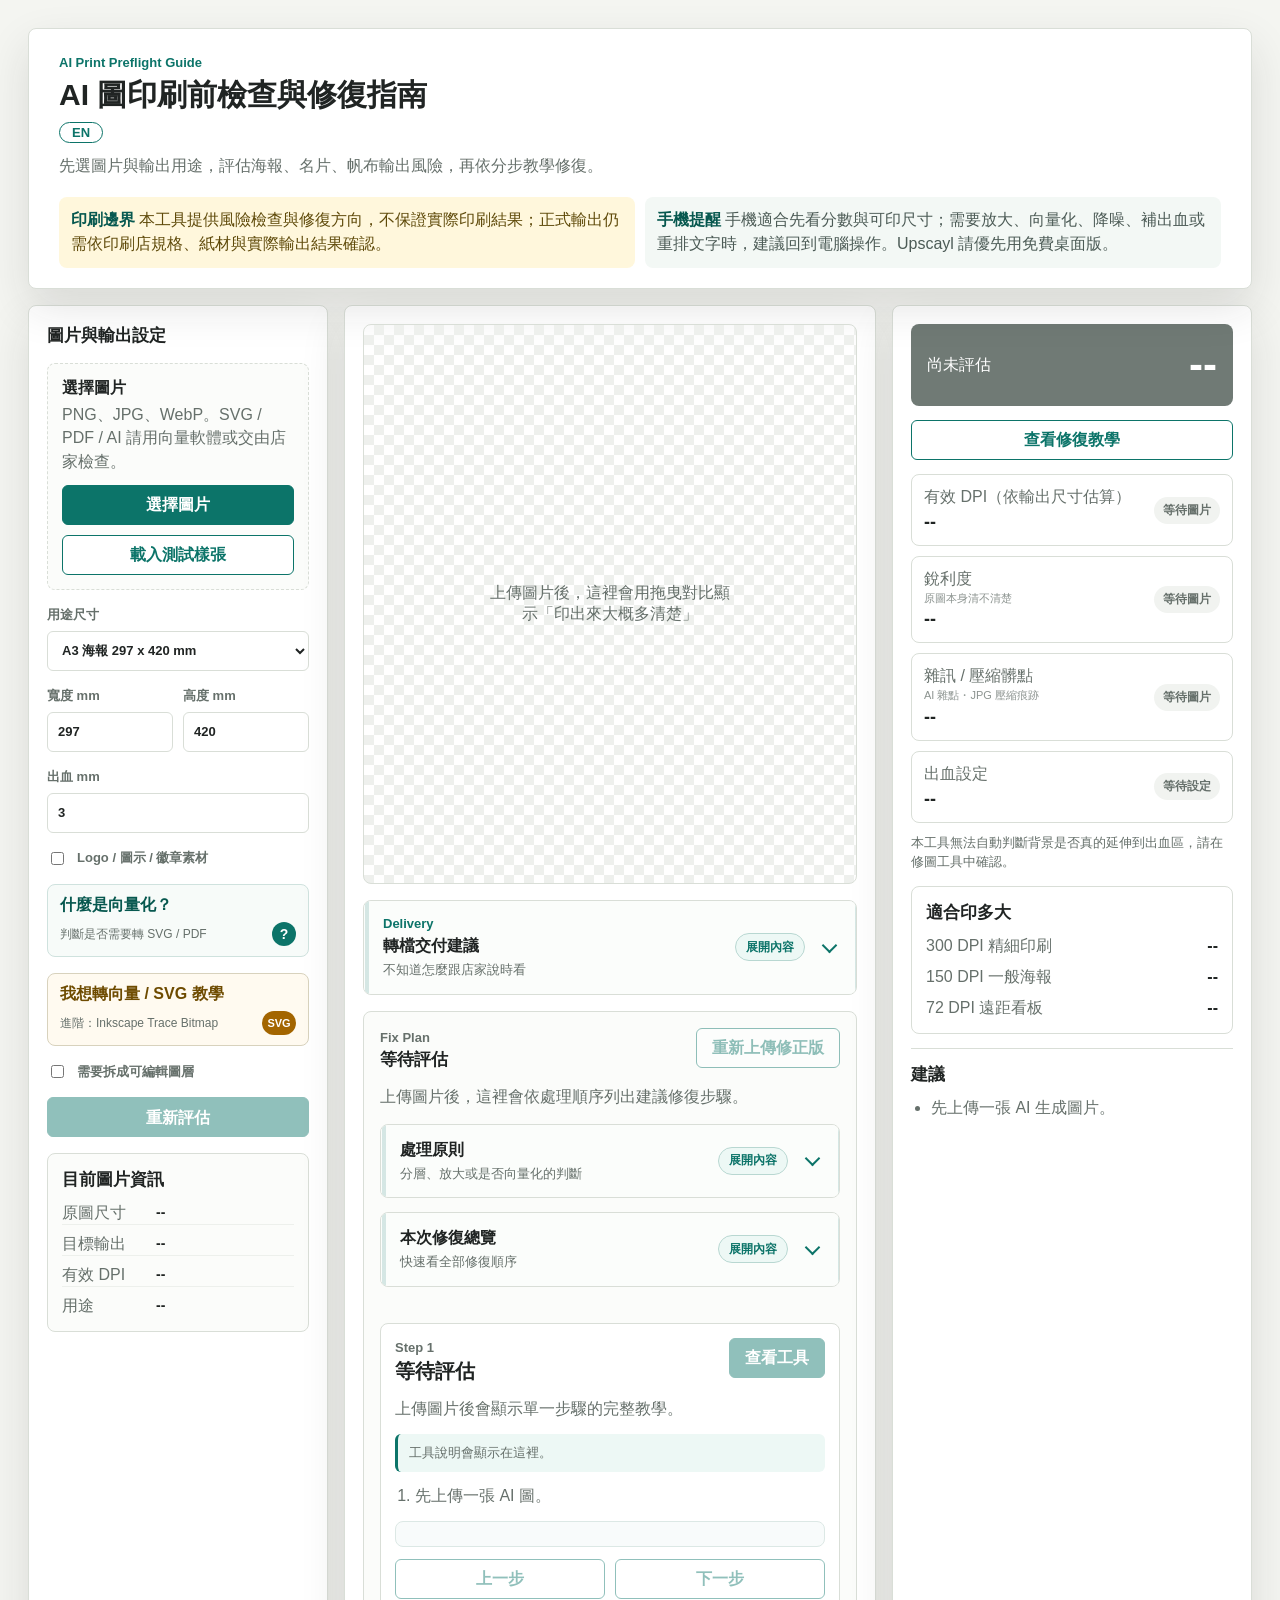
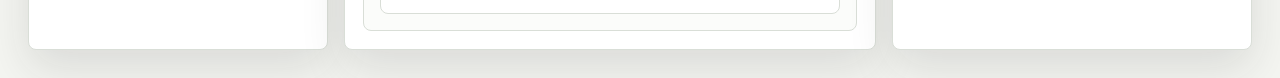
==== index.html @ 2667e07f "依專業印刷師回饋大改：尺寸驅動 DPI、印刷後預測對比、移除玄/假指標 - 有效 DPI 改為依輸出尺寸自動判定門檻（一般 300 為準，大圖才放寬），移除沒人懂的「觀看距離」下拉 - 中間預覽改成可" ====
<!doctype html>
<html lang="zh-Hant">
  <head>
    <meta charset="utf-8" />
    <meta name="viewport" content="width=device-width, initial-scale=1" />
    <title>AI 圖印刷前檢查與修復指南</title>
    <link rel="stylesheet" href="styles.css" />
  </head>
  <body>
    <main class="app">
      <section class="workspace">
        <section class="hero-panel">
          <div class="hero-copy">
            <p class="eyebrow">AI Print Preflight Guide</p>
            <h1>AI 圖印刷前檢查與修復指南</h1>
            <a class="lang-switch" href="./index.en.html">EN</a>
            <p>先選圖片與輸出用途，評估海報、名片、帆布輸出風險，再依分步教學修復。</p>
          </div>
          <div class="hero-notes">
            <p><strong>印刷邊界</strong> 本工具提供風險檢查與修復方向，不保證實際印刷結果；正式輸出仍需依印刷店規格、紙材與實際輸出結果確認。</p>
            <p><strong>手機提醒</strong> 手機適合先看分數與可印尺寸；需要放大、向量化、降噪、補出血或重排文字時，建議回到電腦操作。Upscayl 請優先用免費桌面版。</p>
          </div>
        </section>

        <section class="content-grid">
          <aside class="settings">
            <h2>圖片與輸出設定</h2>
            <div class="side-upload" id="dropZone">
              <input id="fileInput" type="file" accept="image/png,image/jpeg,image/webp" />
              <div>
                <strong>選擇圖片</strong>
                <span>PNG、JPG、WebP。SVG / PDF / AI 請用向量軟體或交由店家檢查。</span>
              </div>
              <div class="side-upload-actions">
                <button class="primary-button" type="button" id="pickFile">選擇圖片</button>
                <button class="ghost-button" type="button" id="loadSample">載入測試樣張</button>
              </div>
            </div>

            <label>
              用途尺寸
              <select id="preset">
                <option value="a3">A3 海報 297 x 420 mm</option>
                <option value="a2">A2 海報 420 x 594 mm</option>
                <option value="a1">A1 海報 594 x 841 mm</option>
                <option value="business-card">名片 90 x 54 mm</option>
                <option value="banner">帆布條 3000 x 900 mm</option>
                <option value="custom">自訂尺寸</option>
              </select>
            </label>

            <div class="two-cols">
              <label>
                寬度 mm
                <input id="widthMm" type="number" min="1" step="1" value="297" />
              </label>
              <label>
                高度 mm
                <input id="heightMm" type="number" min="1" step="1" value="420" />
              </label>
            </div>

            <label>
              出血 mm
              <input id="bleedMm" type="number" min="0" step="0.5" value="3" />
            </label>

            <div class="switch-row">
              <input id="isLogoAsset" type="checkbox" />
              <label for="isLogoAsset">Logo / 圖示 / 徽章素材</label>
            </div>

            <button class="inline-help-button" id="openVectorModal" type="button">
              <span>什麼是向量化？</span>
              <small>判斷是否需要轉 SVG / PDF</small>
            </button>

            <button class="inline-help-button secondary-help" id="openVectorTutorial" type="button">
              <span>我想轉向量 / SVG 教學</span>
              <small>進階：Inkscape Trace Bitmap</small>
            </button>

            <div class="switch-row">
              <input id="needsEditableLayers" type="checkbox" />
              <label for="needsEditableLayers">需要拆成可編輯圖層</label>
            </div>

            <button class="primary-button full" id="analyzeButton" type="button" disabled>重新評估</button>

            <div class="info-card side-info">
              <h2>目前圖片資訊</h2>
              <div class="info-grid">
                <div><span>原圖尺寸</span><strong id="infoPixels">--</strong></div>
                <div><span>目標輸出</span><strong id="infoTarget">--</strong></div>
                <div><span>有效 DPI</span><strong id="infoDpi">--</strong></div>
                <div><span>用途</span><strong id="infoUse">--</strong></div>
              </div>
            </div>
          </aside>

          <section class="preview">
            <div class="preview-frame" id="previewFrame">
              <div class="print-sim" id="printSim" hidden>
                <img class="sim-layer sim-actual" id="simActual" alt="" />
                <img class="sim-layer sim-ideal" id="previewImage" alt="" />
                <div class="sim-divider" id="simDivider"></div>
                <input id="simSlider" class="sim-slider" type="range" min="0" max="100" value="50" aria-label="拖曳比較清晰度" />
                <span class="sim-tag sim-tag-left" id="simTagLeft">本來的樣子</span>
                <span class="sim-tag sim-tag-right" id="simTagRight">印出來的樣子</span>
              </div>
              <div id="emptyState" class="empty-state">上傳圖片後，這裡會用拖曳對比顯示「印出來大概多清楚」</div>
            </div>
            <p class="sim-caption" id="simCaption" hidden></p>
            <canvas id="analysisCanvas"></canvas>

            <details class="delivery-card compact-details">
              <summary>
                <span>
                  <p class="eyebrow">Delivery</p>
                  <strong>轉檔交付建議</strong>
                  <small>不知道怎麼跟店家說時看</small>
                </span>
                <em data-open="收合內容">展開內容</em>
              </summary>
              <div class="details-body">
                <p class="eyebrow">Delivery</p>
                <h2>轉檔交付建議</h2>
                <p>本工具不直接產生 .ai 檔或印刷級 PDF 檔。新手送印時不要先丟一堆專業規格名詞，直接請印刷店協助確認已調整過的圖檔能否直接印刷、或代轉成可印格式，並詢問是否需要加收處理費。</p>
                <div class="delivery-grid">
                  <article>
                    <h3>新手交付話術</h3>
                    <ul>
                      <li>「想請你們協助確認這張圖能不能印。」</li>
                      <li>「如果需要轉成你們可印的格式，請協助代轉並告知費用。」</li>
                      <li>「如果解析度、出血或裁切有問題，也請直接告訴我需要怎麼修改。」</li>
                    </ul>
                  </article>
                </div>
              </div>
            </details>

            <div class="fix-card" id="fixCard">
              <div class="fix-heading">
                <div>
                  <p class="eyebrow">Fix Plan</p>
                  <h2 id="fixTitle">等待評估</h2>
                </div>
                <div class="fix-actions">
                  <button id="reuploadFixed" class="ghost-button" type="button" disabled>重新上傳修正版</button>
                </div>
              </div>
              <p id="fixSummary">上傳圖片後，這裡會依處理順序列出建議修復步驟。</p>
              <details class="workflow-card compact-details">
                <summary>
                  <span>
                    <strong>處理原則</strong>
                    <small>分層、放大或是否向量化的判斷</small>
                  </span>
                  <em data-open="收合內容">展開內容</em>
                </summary>
                <div class="details-body">
                  <p id="workflowSummary">上傳圖片後，這裡會依用途建議先分層、先放大，或判斷是否需要向量化。</p>
                  <ol id="workflowSteps">
                    <li>先上傳一張 AI 圖。</li>
                  </ol>
                </div>
              </details>
              <details class="fix-overview-card compact-details">
                <summary>
                  <span>
                    <strong>本次修復總覽</strong>
                    <small>快速看全部修復順序</small>
                  </span>
                  <em data-open="收合內容">展開內容</em>
                </summary>
                <div class="details-body">
                  <ol class="fix-overview" id="fixSteps">
                    <li>先上傳一張 AI 圖。</li>
                  </ol>
                </div>
              </details>
              <div class="fix-tabs" id="fixTabs" role="tablist" aria-label="修復步驟分頁"></div>
              <article class="fix-detail">
                <div class="fix-detail-heading">
                  <div>
                    <p class="eyebrow" id="fixStepLabel">Step 1</p>
                    <h3 id="fixStepTitle">等待評估</h3>
                  </div>
                  <button id="fixLink" class="primary-button" type="button" disabled>查看工具</button>
                </div>
                <p id="fixStepSummary">上傳圖片後會顯示單一步驟的完整教學。</p>
                <div class="trust-note" id="fixStepTrustNote">工具說明會顯示在這裡。</div>
                <ol id="fixStepList">
                  <li>先上傳一張 AI 圖。</li>
                </ol>
                <div class="fix-extra-guides" id="fixExtraGuides"></div>
                <div class="step-nav">
                  <button id="fixPrev" class="ghost-button" type="button" disabled>上一步</button>
                  <button id="fixNext" class="ghost-button" type="button" disabled>下一步</button>
                </div>
              </article>
            </div>
          </section>

          <section class="results">
            <div class="score-band" id="scoreBand">
              <span id="scoreLabel">尚未評估</span>
              <strong id="scoreValue">--</strong>
            </div>

            <div class="report-actions">
              <a class="ghost-button jump-fix" href="#fixCard">查看修復教學</a>
            </div>

            <div class="metric-list">
              <article class="metric">
                <div>
                  <span>有效 DPI（依輸出尺寸估算）</span>
                  <strong id="dpiMetric">--</strong>
                </div>
                <em id="dpiStatus">等待圖片</em>
              </article>
              <article class="metric">
                <div>
                  <span>銳利度<small>原圖本身清不清楚</small></span>
                  <strong id="sharpMetric">--</strong>
                </div>
                <em id="sharpStatus">等待圖片</em>
              </article>
              <article class="metric">
                <div>
                  <span>雜訊 / 壓縮髒點<small>AI 雜點・JPG 壓縮痕跡</small></span>
                  <strong id="noiseMetric">--</strong>
                </div>
                <em id="noiseStatus">等待圖片</em>
              </article>
              <article class="metric">
                <div>
                  <span>出血設定</span>
                  <strong id="bleedMetric">--</strong>
                </div>
                <em id="bleedStatus">等待設定</em>
              </article>
            </div>

            <p class="small-note">本工具無法自動判斷背景是否真的延伸到出血區，請在修圖工具中確認。</p>

            <div class="print-size-card">
              <h2>適合印多大</h2>
              <div class="size-list">
                <div><span>300 DPI 精細印刷</span><strong id="size300">--</strong></div>
                <div><span>150 DPI 一般海報</span><strong id="size150">--</strong></div>
                <div><span>72 DPI 遠距看板</span><strong id="size72">--</strong></div>
              </div>
            </div>

            <div class="advice">
              <h2>建議</h2>
              <ul id="adviceList">
                <li>先上傳一張 AI 生成圖片。</li>
              </ul>
            </div>
          </section>
        </section>
      </section>
    </main>

    <div class="custom-modal-overlay" id="vectorModal" role="dialog" aria-modal="true" aria-labelledby="vectorModalTitle" hidden>
      <section class="custom-modal vector-modal" role="document">
        <button class="modal-close-button" id="closeVectorModal" type="button" aria-label="關閉向量化說明">×</button>
        <p class="eyebrow">Vector Guide</p>
        <h2 id="vectorModalTitle">什麼是向量化？</h2>
        <p class="modal-lead">向量化是把 PNG / JPG 這種由像素組成的點陣圖，改描成線條、節點與色塊。成功後的 Logo、圖示或徽章可以放很大，邊緣也不會因為像素不足而糊掉。但它是進階選項，不是送印必做；多數情況先提升解析度再輸出高解析 PNG / PDF 會更快。</p>
        <div class="vector-decision-grid">
          <section>
            <h3>適合考慮向量化</h3>
            <ul>
              <li>邊界清楚、背景乾淨。</li>
              <li>色塊簡單，約 8 到 16 色內。</li>
              <li>Logo、圖示、徽章、剪影或扁平符號。</li>
            </ul>
          </section>
          <section>
            <h3>不適合硬轉</h3>
            <ul>
              <li>角色厚塗、照片、煙霧、光影很多。</li>
              <li>細碎漸層或材質會變成大量色塊。</li>
              <li>轉出來很髒或檔案很重時，改用高解析 PNG / PDF。</li>
            </ul>
          </section>
        </div>
        <div class="vector-modal-note">
          <strong>向量化後還需要修解析度嗎？</strong>
          <p>如果已成功轉成乾淨的純向量 SVG / PDF，該圖示本身通常不需要再修 DPI。若作品裡還有點陣背景、照片、材質，或最後仍要用 PNG 輸出，仍要回本工具檢查解析度。</p>
        </div>
        <div class="modal-actions">
          <button class="ghost-button" id="openVectorTutorialFromModal" type="button">我想轉向量</button>
          <button class="primary-button" id="vectorModalDone" type="button">我知道了</button>
        </div>
      </section>
    </div>

    <div class="custom-modal-overlay" id="guideModal" role="dialog" aria-modal="true" aria-labelledby="guideModalTitle" hidden>
      <section class="custom-modal guide-modal" role="document">
        <button class="modal-close-button" id="closeGuideModal" type="button" aria-label="關閉教學說明">×</button>
        <p class="eyebrow" id="guideModalEyebrow">Guide</p>
        <h2 id="guideModalTitle">教學說明</h2>
        <p class="modal-lead" id="guideModalSummary"></p>
        <div class="guide-modal-content" id="guideModalContent"></div>
        <div class="modal-actions">
          <button class="primary-button" id="guideModalDone" type="button">我知道了</button>
        </div>
      </section>
    </div>

    <dialog id="toolDialog" class="tool-dialog">
      <form method="dialog">
        <p class="eyebrow">Tool Notice</p>
        <h2 id="dialogTitle">前往修復工具</h2>
        <p id="dialogSummary"></p>
        <div class="trust-note" id="dialogTrustNote"></div>
        <div class="dialog-actions">
          <button class="ghost-button" value="cancel" type="submit">稍後使用</button>
          <button id="confirmOpenTool" class="primary-button" value="confirm" type="button">確定前往</button>
        </div>
      </form>
    </dialog>
    <script src="app.js"></script>
  </body>
</html>
---- styles.css ----
:root {
  --bg: #f4f5f1;
  --panel: #ffffff;
  --ink: #202423;
  --muted: #66706b;
  --line: #d9ded7;
  --accent: #0c7469;
  --accent-dark: #07584f;
  --amber: #a86405;
  --red: #b83232;
  --green: #168251;
  --shadow: 0 18px 45px rgba(32, 36, 35, 0.12);
}

* {
  box-sizing: border-box;
}

body {
  margin: 0;
  color: var(--ink);
  background: var(--bg);
  font-family: "Segoe UI", "Noto Sans TC", Arial, sans-serif;
}

html {
  scroll-behavior: smooth;
}

button,
input,
select {
  font: inherit;
}

button {
  line-height: 1.2;
}

.app {
  min-height: 100vh;
  padding: 28px;
}

.workspace {
  max-width: 1400px;
  margin: 0 auto;
}

.hero-panel,
.settings,
.preview,
.results {
  background: var(--panel);
  border: 1px solid var(--line);
  border-radius: 8px;
  box-shadow: var(--shadow);
}

.eyebrow {
  margin: 0 0 5px;
  color: var(--accent);
  font-size: 13px;
  font-weight: 700;
  letter-spacing: 0;
}

h1,
h2 {
  margin: 0;
  letter-spacing: 0;
}

h1 {
  font-size: 30px;
}

h2 {
  font-size: 17px;
}

.hero-panel {
  position: relative;
  display: grid;
  align-items: center;
  gap: 18px 24px;
  padding: 26px 30px 20px;
}

.hero-copy {
  min-width: 0;
}

.hero-copy p:last-child {
  max-width: 760px;
  margin: 10px 0 0;
  color: var(--muted);
  line-height: 1.6;
}

.hero-notes {
  display: grid;
  grid-template-columns: 1fr 1fr;
  gap: 10px;
}

.hero-notes p {
  margin: 0;
  border-radius: 8px;
  padding: 11px 12px;
  color: #4c5b56;
  background: #f3f8f5;
  line-height: 1.55;
}

.hero-notes p:first-child {
  color: #5f4a0a;
  background: #fff7dc;
}

.hero-notes strong {
  color: var(--accent-dark);
}

#fileInput {
  display: none;
}

.side-upload {
  display: flex;
  flex-direction: column;
  gap: 12px;
  border: 1px dashed var(--line);
  border-radius: 8px;
  padding: 14px;
  background: #fbfcfa;
}

.side-upload.dragging {
  border-color: var(--accent);
  background: #edf8f5;
}

.side-upload div:first-of-type {
  display: flex;
  flex-direction: column;
  gap: 4px;
}

.side-upload span {
  color: var(--muted);
  line-height: 1.45;
}

.side-upload-actions {
  display: grid;
  grid-template-columns: 1fr;
  gap: 10px;
}

.metric span,
.advice li,
label {
  color: var(--muted);
}

.primary-button,
.ghost-button {
  display: inline-grid;
  place-items: center;
  min-height: 40px;
  border: 1px solid var(--accent);
  border-radius: 6px;
  padding: 0 15px;
  cursor: pointer;
  font-weight: 700;
  text-align: center;
  text-decoration: none;
}

.primary-button {
  color: #fff;
  background: var(--accent);
}

.primary-button:hover {
  background: var(--accent-dark);
}

.ghost-button {
  color: var(--accent);
  background: #fff;
}

button:disabled {
  cursor: not-allowed;
  opacity: 0.45;
}

.content-grid {
  display: grid;
  grid-template-columns: 300px minmax(360px, 1fr) 360px;
  gap: 16px;
  margin-top: 16px;
}

.settings,
.preview,
.results {
  padding: 18px;
}

.settings {
  display: flex;
  flex-direction: column;
  gap: 16px;
}

label {
  display: flex;
  flex-direction: column;
  gap: 7px;
  font-size: 13px;
  font-weight: 700;
}

select,
input[type="number"] {
  width: 100%;
  min-height: 40px;
  border: 1px solid var(--line);
  border-radius: 6px;
  padding: 0 10px;
  color: var(--ink);
  background: #fff;
}

.two-cols {
  display: grid;
  grid-template-columns: 1fr 1fr;
  gap: 10px;
}

.switch-row {
  display: flex;
  align-items: center;
  gap: 10px;
}

.switch-row label {
  display: block;
}

.inline-help-button {
  display: grid;
  grid-template-columns: minmax(0, 1fr) auto;
  gap: 8px;
  align-items: center;
  width: 100%;
  min-height: 48px;
  border: 1px solid #cfe2de;
  border-radius: 8px;
  padding: 10px 12px;
  color: var(--accent-dark);
  background: #f7fbf9;
  cursor: pointer;
  text-align: left;
}

.inline-help-button::after {
  content: "?";
  display: grid;
  place-items: center;
  width: 24px;
  height: 24px;
  border-radius: 999px;
  color: #fff;
  background: var(--accent);
  font-size: 14px;
  font-weight: 700;
}

.inline-help-button:hover,
.inline-help-button:focus-visible {
  border-color: #9ec8c0;
  background: #edf8f5;
  outline: none;
}

.inline-help-button span,
.inline-help-button small {
  grid-column: 1;
}

.inline-help-button span {
  font-weight: 700;
}

.inline-help-button small {
  color: var(--muted);
  font-size: 12px;
  line-height: 1.35;
}

.inline-help-button.secondary-help {
  border-color: #d8d2bd;
  background: #fffaf0;
  color: #6e4b00;
}

.inline-help-button.secondary-help::after {
  content: "SVG";
  width: 34px;
  border-radius: 999px;
  background: #a36500;
  font-size: 11px;
}

.inline-help-button.secondary-help:hover,
.inline-help-button.secondary-help:focus-visible {
  border-color: #c8a96b;
  background: #fff4d8;
}

.full {
  width: 100%;
}

.preview {
  min-width: 0;
  display: flex;
  flex-direction: column;
  gap: 16px;
}

.preview-frame {
  position: relative;
  display: grid;
  place-items: center;
  min-height: 560px;
  overflow: hidden;
  border: 1px solid var(--line);
  border-radius: 8px;
  background:
    linear-gradient(45deg, #eef0ed 25%, transparent 25%),
    linear-gradient(-45deg, #eef0ed 25%, transparent 25%),
    linear-gradient(45deg, transparent 75%, #eef0ed 75%),
    linear-gradient(-45deg, transparent 75%, #eef0ed 75%);
  background-position: 0 0, 0 10px, 10px -10px, -10px 0;
  background-size: 20px 20px;
}

.info-card,
.workflow-card,
.delivery-card,
.fix-overview-card,
.print-size-card,
.report-card {
  border: 1px solid var(--line);
  border-radius: 8px;
  padding: 14px;
}

.info-grid {
  display: grid;
  grid-template-columns: repeat(4, 1fr);
  gap: 10px;
  margin-top: 12px;
}

.info-grid div {
  display: flex;
  flex-direction: column;
  gap: 4px;
  min-width: 0;
}

.info-grid span,
.small-note {
  color: var(--muted);
}

.info-grid strong {
  overflow-wrap: anywhere;
}

.side-info {
  background: #fbfcfa;
}

.side-info .info-grid {
  display: flex;
  flex-direction: column;
  gap: 0;
}

.side-info .info-grid div {
  display: grid;
  grid-template-columns: 86px minmax(0, 1fr);
  gap: 8px;
  border-top: 1px solid #edf0ec;
  padding: 9px 0 0;
}

.side-info .info-grid div:first-child {
  border-top: 0;
  padding-top: 0;
}

.side-info .info-grid strong {
  font-size: 14px;
  line-height: 1.4;
}

.compact-details {
  padding: 0;
  overflow: hidden;
  background: #fff;
  transition: border-color 0.15s ease, box-shadow 0.15s ease;
}

.compact-details summary {
  position: relative;
  display: grid;
  grid-template-columns: minmax(0, 1fr) auto 24px;
  gap: 12px;
  align-items: center;
  min-height: 62px;
  border: 1px solid transparent;
  padding: 14px 14px 14px 18px;
  cursor: pointer;
  list-style: none;
  background:
    linear-gradient(90deg, rgba(12, 116, 105, 0.16) 0 4px, transparent 4px),
    #fbfdfb;
  transition: background 0.15s ease, border-color 0.15s ease;
}

.compact-details:hover {
  border-color: #b8d7d1;
  box-shadow: 0 10px 28px rgba(32, 36, 35, 0.08);
}

.compact-details summary:hover,
.compact-details summary:focus-visible {
  background:
    linear-gradient(90deg, var(--accent) 0 4px, transparent 4px),
    #f1faf7;
  outline: none;
}

.compact-details summary::after {
  content: "";
  width: 9px;
  height: 9px;
  border-right: 2px solid var(--accent);
  border-bottom: 2px solid var(--accent);
  justify-self: center;
  transform: translateY(-2px) rotate(45deg);
  transition: transform 0.15s ease;
}

.compact-details summary::-webkit-details-marker {
  display: none;
}

.compact-details summary::marker {
  content: "";
}

.compact-details summary span {
  min-width: 0;
}

.compact-details summary strong {
  display: block;
}

.compact-details summary small {
  display: block;
  margin-top: 4px;
  color: var(--muted);
  font-size: 13px;
  line-height: 1.35;
}

.compact-details summary em {
  display: inline-grid;
  place-items: center;
  min-height: 28px;
  border: 1px solid #b8d7d1;
  border-radius: 999px;
  padding: 0 10px;
  color: var(--accent);
  background: #edf8f5;
  font-size: 12px;
  font-style: normal;
  font-weight: 700;
  text-align: right;
  white-space: nowrap;
}

.compact-details[open] summary em {
  color: #fff;
  background: var(--accent);
  font-size: 0;
}

.compact-details[open] summary em::before {
  content: attr(data-open);
  font-size: 13px;
}

.compact-details[open] summary::after {
  transform: translateY(2px) rotate(225deg);
}

.compact-details[open] summary {
  border-bottom: 1px solid var(--line);
  background:
    linear-gradient(90deg, var(--accent) 0 4px, transparent 4px),
    #f7fbf9;
}

.details-body {
  padding: 16px 18px 18px;
}

.workflow-card {
  background: #fffdfa;
}

.workflow-card p {
  margin: 10px 0 0;
  color: var(--muted);
  line-height: 1.55;
}

.workflow-card ol {
  display: grid;
  gap: 8px;
  margin: 12px 0 0;
  padding-left: 20px;
  color: var(--muted);
}

.workflow-card li {
  line-height: 1.55;
}

.delivery-card {
  background: #f8fbfb;
}

.delivery-card .details-body > p {
  margin: 8px 0 0;
  color: var(--muted);
  line-height: 1.6;
}

.delivery-grid {
  display: grid;
  grid-template-columns: 1fr;
  gap: 10px;
}

.delivery-grid article {
  border: 1px solid var(--line);
  border-radius: 8px;
  padding: 12px;
  background: #fff;
}

.delivery-grid h3 {
  margin: 0;
  font-size: 15px;
}

.delivery-grid ul {
  display: flex;
  flex-direction: column;
  gap: 7px;
  margin: 10px 0 0;
  padding-left: 18px;
  color: var(--muted);
}

.delivery-grid li {
  line-height: 1.5;
}

.print-sim {
  position: relative;
  max-width: 100%;
  overflow: hidden;
  border-radius: 6px;
  box-shadow: 0 1px 6px rgba(0, 0, 0, 0.18);
  touch-action: none;
  background: #fff;
}

.sim-layer {
  position: absolute;
  inset: 0;
  width: 100%;
  height: 100%;
  display: block;
  object-fit: fill;
}

#previewImage {
  z-index: 2;
}

.sim-actual {
  z-index: 1;
}

.sim-divider {
  position: absolute;
  top: 0;
  bottom: 0;
  width: 2px;
  margin-left: -1px;
  background: #fff;
  box-shadow: 0 0 0 1px rgba(0, 0, 0, 0.45);
  pointer-events: none;
  z-index: 3;
}

.sim-slider {
  position: absolute;
  left: 0;
  top: 50%;
  transform: translateY(-50%);
  width: 100%;
  height: 44px;
  margin: 0;
  background: transparent;
  -webkit-appearance: none;
  appearance: none;
  cursor: ew-resize;
  z-index: 4;
}

.sim-slider::-webkit-slider-runnable-track {
  background: transparent;
  height: 44px;
}

.sim-slider::-moz-range-track {
  background: transparent;
  height: 44px;
}

.sim-slider::-webkit-slider-thumb {
  -webkit-appearance: none;
  appearance: none;
  width: 24px;
  height: 24px;
  border-radius: 50%;
  background: #fff;
  border: 2px solid var(--accent);
  cursor: ew-resize;
  box-shadow: 0 1px 3px rgba(0, 0, 0, 0.35);
}

.sim-slider::-moz-range-thumb {
  width: 24px;
  height: 24px;
  border-radius: 50%;
  background: #fff;
  border: 2px solid var(--accent);
  cursor: ew-resize;
  box-shadow: 0 1px 3px rgba(0, 0, 0, 0.35);
}

.sim-tag {
  position: absolute;
  top: 10px;
  max-width: 46%;
  padding: 6px 12px;
  font-size: 15px;
  font-weight: 600;
  line-height: 1.2;
  border-radius: 999px;
  background: rgba(0, 0, 0, 0.62);
  color: #fff;
  pointer-events: none;
  z-index: 3;
  transition: opacity 0.12s ease;
}

.sim-tag-left {
  left: 8px;
}

.sim-tag-right {
  right: 8px;
}

.sim-caption {
  margin: 0;
  font-size: 13px;
  line-height: 1.55;
  color: var(--muted);
}

.empty-state {
  max-width: 250px;
  color: var(--muted);
  text-align: center;
}

#analysisCanvas {
  display: none;
}

.results {
  display: flex;
  flex-direction: column;
  gap: 14px;
}

.score-band {
  display: grid;
  grid-template-columns: 1fr auto;
  align-items: center;
  min-height: 82px;
  border-radius: 8px;
  padding: 16px;
  color: #fff;
  background: #707a75;
}

.score-band strong {
  font-size: 42px;
}

.score-band.green {
  background: var(--green);
}

.score-band.yellow {
  background: var(--amber);
}

.score-band.red {
  background: var(--red);
}

.report-card {
  display: flex;
  flex-direction: column;
  gap: 12px;
  background: #f7fbf9;
}

.report-card p {
  margin: 8px 0 0;
  color: var(--muted);
  line-height: 1.55;
}

.metric-list {
  display: flex;
  flex-direction: column;
  gap: 10px;
}

.report-actions {
  display: grid;
  grid-template-columns: 1fr 1fr;
  gap: 10px;
}

.jump-fix {
  grid-column: 1 / -1;
}

.size-list {
  display: flex;
  flex-direction: column;
  gap: 10px;
  margin-top: 12px;
}

.small-note {
  margin: -4px 0 0;
  font-size: 13px;
  line-height: 1.5;
}

.size-list div {
  display: grid;
  grid-template-columns: 1fr auto;
  gap: 12px;
  align-items: center;
  color: var(--muted);
}

.size-list strong {
  color: var(--ink);
  white-space: nowrap;
}

.metric {
  display: grid;
  grid-template-columns: 1fr auto;
  gap: 12px;
  align-items: center;
  border: 1px solid var(--line);
  border-radius: 8px;
  padding: 12px;
}

.metric div {
  display: flex;
  flex-direction: column;
  gap: 4px;
}

.metric span {
  display: flex;
  flex-direction: column;
  gap: 1px;
}

.metric span small {
  font-size: 11px;
  line-height: 1.3;
  opacity: 0.75;
}

.metric strong {
  font-size: 18px;
}

.metric em {
  border-radius: 999px;
  padding: 5px 9px;
  color: var(--muted);
  background: #f1f3f0;
  font-size: 12px;
  font-style: normal;
  font-weight: 700;
  white-space: nowrap;
}

.metric em.green {
  color: var(--green);
  background: #e6f4ed;
}

.metric em.yellow {
  color: var(--amber);
  background: #fff3dc;
}

.metric em.red {
  color: var(--red);
  background: #fdeaea;
}

.advice {
  border-top: 1px solid var(--line);
  padding-top: 14px;
}

.advice ul {
  display: flex;
  flex-direction: column;
  gap: 9px;
  margin: 12px 0 0;
  padding-left: 20px;
}

.fix-card {
  scroll-margin-top: 16px;
  display: flex;
  flex-direction: column;
  gap: 14px;
  border: 1px solid var(--line);
  border-radius: 8px;
  padding: 16px;
  background: #fbfcfa;
}

.fix-heading {
  display: grid;
  grid-template-columns: 1fr auto;
  gap: 14px;
  align-items: start;
}

.fix-card p {
  margin: 0;
  color: var(--muted);
  line-height: 1.55;
}

.trust-note {
  border-left: 3px solid var(--accent);
  padding: 9px 11px;
  color: var(--muted);
  background: #edf8f5;
  border-radius: 6px;
  font-size: 13px;
  line-height: 1.55;
}

body.modal-open {
  overflow: hidden;
}

.custom-modal-overlay {
  position: fixed;
  inset: 0;
  z-index: 20;
  display: grid;
  place-items: center;
  padding: 24px;
  background: rgba(17, 24, 22, 0.48);
}

.custom-modal-overlay[hidden] {
  display: none;
}

.custom-modal {
  position: relative;
  width: min(720px, 100%);
  max-height: min(760px, calc(100vh - 48px));
  overflow: auto;
  border: 1px solid #cddbd7;
  border-radius: 8px;
  padding: 24px;
  color: var(--ink);
  background: var(--panel);
  box-shadow: 0 28px 70px rgba(17, 24, 22, 0.24);
}

.modal-close-button {
  position: absolute;
  top: 14px;
  right: 14px;
  display: grid;
  place-items: center;
  width: 34px;
  height: 34px;
  border: 1px solid var(--line);
  border-radius: 999px;
  color: var(--muted);
  background: #fff;
  cursor: pointer;
  font-size: 22px;
  line-height: 1;
}

.modal-close-button:hover,
.modal-close-button:focus-visible {
  color: var(--accent-dark);
  border-color: #9ec8c0;
  background: #edf8f5;
  outline: none;
}

.modal-lead {
  margin: 12px 0 0;
  color: var(--muted);
  line-height: 1.65;
}

.vector-decision-grid {
  display: grid;
  grid-template-columns: 1fr 1fr;
  gap: 12px;
  margin-top: 18px;
}

.vector-decision-grid section {
  border: 1px solid var(--line);
  border-radius: 8px;
  padding: 14px;
  background: #fbfcfa;
}

.vector-decision-grid h3 {
  margin: 0;
  font-size: 16px;
}

.vector-decision-grid ul {
  display: flex;
  flex-direction: column;
  gap: 8px;
  margin: 12px 0 0;
  padding-left: 20px;
  color: var(--muted);
  line-height: 1.55;
}

.vector-modal-note {
  margin-top: 16px;
  border-left: 4px solid var(--accent);
  border-radius: 8px;
  padding: 13px 14px;
  background: #edf8f5;
}

.vector-modal-note p {
  margin: 8px 0 0;
  color: var(--muted);
  line-height: 1.6;
}

.guide-modal-content {
  display: grid;
  gap: 12px;
  margin-top: 18px;
}

.guide-version-note {
  margin: 0;
  border-left: 3px solid #d7b45a;
  border-radius: 8px;
  padding: 10px 12px;
  color: #665224;
  background: #fff7dc;
  line-height: 1.55;
}

.guide-modal-content section {
  border: 1px solid var(--line);
  border-radius: 8px;
  padding: 14px;
  background: #fbfcfa;
}

.guide-modal-content h3 {
  margin: 0;
  font-size: 16px;
}

.guide-modal-content ul {
  display: flex;
  flex-direction: column;
  gap: 8px;
  margin: 12px 0 0;
  padding-left: 20px;
  color: var(--muted);
  line-height: 1.55;
}

.modal-actions {
  display: flex;
  justify-content: flex-end;
  margin-top: 18px;
}

.tool-dialog {
  width: min(560px, calc(100vw - 28px));
  border: 1px solid var(--line);
  border-radius: 8px;
  padding: 0;
  color: var(--ink);
  background: var(--panel);
  box-shadow: var(--shadow);
}

.tool-dialog::backdrop {
  background: rgba(17, 24, 22, 0.5);
}

.tool-dialog form {
  display: flex;
  flex-direction: column;
  gap: 14px;
  padding: 20px;
}

.tool-dialog p {
  margin: 0;
  color: var(--muted);
  line-height: 1.6;
}

.dialog-actions {
  display: flex;
  justify-content: flex-end;
  gap: 10px;
}

.fix-detail ol,
.fix-overview {
  columns: 2;
  column-gap: 34px;
  margin: 0;
  padding-left: 20px;
  color: var(--muted);
}

.workflow-card ol {
  columns: 1;
}

.fix-overview-card {
  background: #fffdfa;
}

.fix-overview {
  columns: 1;
}

.fix-card li {
  break-inside: avoid;
  margin: 0 0 8px;
  line-height: 1.55;
}

.fix-actions {
  display: flex;
  justify-content: flex-end;
}

.fix-tabs {
  display: flex;
  gap: 8px;
  overflow-x: auto;
  padding: 2px 0 6px;
}

.fix-tab {
  flex: 0 0 auto;
  max-width: min(72vw, 290px);
  min-height: 38px;
  border: 1px solid var(--line);
  border-radius: 999px;
  padding: 0 13px;
  color: var(--muted);
  background: #fff;
  font: inherit;
  font-weight: 700;
  overflow: hidden;
  text-overflow: ellipsis;
  white-space: nowrap;
  cursor: pointer;
}

.fix-tab[aria-selected="true"] {
  color: #fff;
  border-color: var(--accent);
  background: var(--accent);
}

.fix-detail {
  display: flex;
  flex-direction: column;
  gap: 12px;
  border: 1px solid var(--line);
  border-radius: 8px;
  padding: 14px;
  background: #fff;
}

.fix-detail-heading {
  display: grid;
  grid-template-columns: 1fr auto;
  gap: 12px;
  align-items: start;
}

.fix-detail h3 {
  margin: 0;
  font-size: 20px;
}

.fix-detail ol {
  columns: 2;
}

.fix-extra-guides {
  border: 1px solid #dce8e5;
  border-radius: 8px;
  padding: 12px;
  background: #f8fbfb;
}

.fix-extra-guides[hidden] {
  display: none;
}

.fix-extra-guides p {
  margin: 0 0 10px;
  color: var(--muted);
  font-size: 13px;
}

.guide-chip-list {
  display: flex;
  flex-wrap: wrap;
  gap: 8px;
}

.guide-chip {
  min-height: 34px;
  border: 1px solid #b8d7d1;
  border-radius: 999px;
  padding: 0 12px;
  color: var(--accent-dark);
  background: #fff;
  cursor: pointer;
  font-weight: 700;
}

.guide-chip:hover,
.guide-chip:focus-visible {
  color: #fff;
  border-color: var(--accent);
  background: var(--accent);
  outline: none;
}

.step-nav {
  display: grid;
  grid-template-columns: 1fr 1fr;
  gap: 10px;
}

.primary-link {
  display: inline-grid;
  place-items: center;
  min-height: 40px;
  border: 1px solid var(--accent);
  border-radius: 6px;
  padding: 0 12px;
  color: #fff;
  background: var(--accent);
  font-weight: 700;
  text-align: center;
  text-decoration: none;
}

.primary-link:hover {
  background: var(--accent-dark);
}

.primary-link.disabled {
  pointer-events: none;
  opacity: 0.45;
}

@media (max-width: 1100px) {
  .content-grid {
    grid-template-columns: 1fr;
  }

  .preview-frame {
    min-height: 420px;
  }

  .info-grid {
    grid-template-columns: repeat(2, 1fr);
  }

  .fix-overview {
    columns: 1;
  }
}

@media (max-width: 640px) {
  .app {
    padding: 14px;
  }

  .content-grid {
    gap: 12px;
  }

  .settings {
    order: 1;
  }

  .results {
    order: 2;
  }

  .preview {
    order: 3;
  }

  .settings,
  .preview,
  .results {
    padding: 14px;
  }

  .hero-panel {
    grid-template-columns: 1fr;
    padding: 22px 16px 16px;
  }

  .hero-notes {
    grid-template-columns: 1fr;
  }

  h1 {
    font-size: 24px;
  }

  .hero-copy p:last-child,
  .hero-notes {
    font-size: 14px;
  }

  .side-upload-actions button,
  .report-actions button,
  .fix-actions button,
  .fix-detail-heading button,
  .step-nav button {
    width: 100%;
    min-height: 44px;
  }

  .preview-frame {
    min-height: 280px;
  }

  .score-band {
    min-height: 72px;
  }

  .score-band strong {
    font-size: 38px;
  }

  .two-cols {
    grid-template-columns: 1fr;
  }

  .fix-actions {
    justify-content: stretch;
  }

  .report-actions,
  .info-grid,
  .delivery-grid {
    grid-template-columns: 1fr;
  }

  .custom-modal-overlay {
    padding: 14px;
  }

  .custom-modal {
    max-height: calc(100vh - 28px);
    padding: 20px 16px 16px;
  }

  .vector-decision-grid {
    grid-template-columns: 1fr;
  }

  .modal-actions {
    justify-content: stretch;
  }

  .modal-actions button {
    width: 100%;
  }

  .guide-chip-list {
    flex-direction: column;
  }

  .guide-chip {
    width: 100%;
  }

  .compact-details summary {
    grid-template-columns: minmax(0, 1fr) auto 22px;
    gap: 9px;
  }

  .compact-details summary em {
    padding: 0 8px;
  }

  .fix-detail ol,
  .fix-overview {
    columns: 1;
  }

  .fix-heading {
    grid-template-columns: 1fr;
  }

  .fix-detail-heading,
  .step-nav {
    grid-template-columns: 1fr;
  }

  .dialog-actions {
    flex-direction: column-reverse;
  }
}

.lang-switch {
  display: inline-block;
  margin-top: 6px;
  padding: 2px 12px;
  border: 1px solid var(--accent);
  border-radius: 999px;
  color: var(--accent);
  font-size: 13px;
  font-weight: 600;
  text-decoration: none;
  transition: background 0.15s ease, color 0.15s ease;
}

.lang-switch:hover {
  background: var(--accent);
  color: #fff;
}
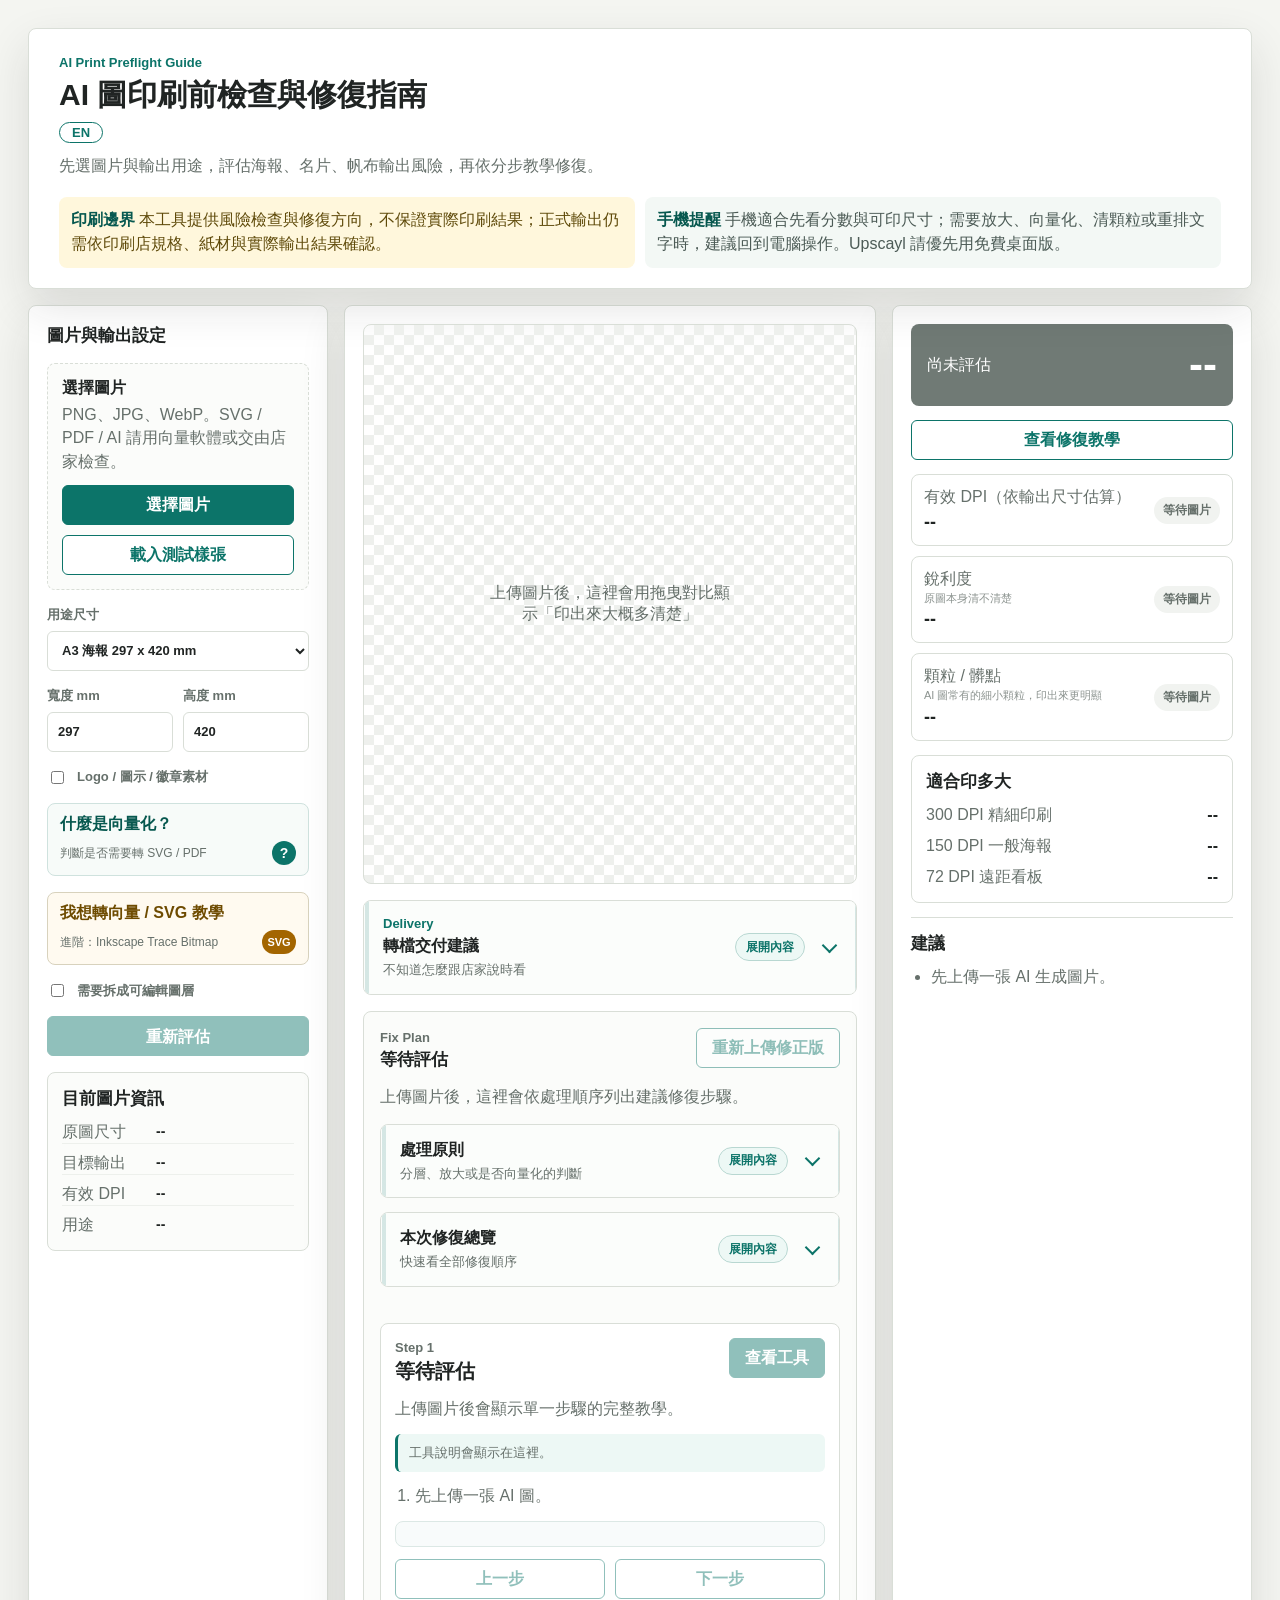
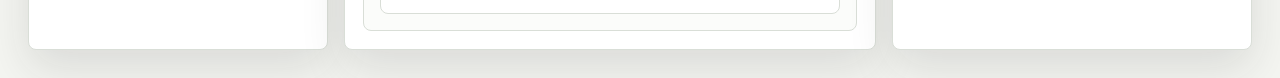
==== commit f2165363: "噪點改白話「顆粒/髒點」、移除無意義的出血計分；同步 EN 與 README - 「雜訊/降噪」對外行（含傳統印刷師）看不懂：改框成「顆粒 / 髒點」並點明是 AI 圖特有，動作改「清掉/清一下」，P" ====
--- a/index.html
+++ b/index.html
@@ -18,7 +18,7 @@
           </div>
           <div class="hero-notes">
             <p><strong>印刷邊界</strong> 本工具提供風險檢查與修復方向，不保證實際印刷結果；正式輸出仍需依印刷店規格、紙材與實際輸出結果確認。</p>
-            <p><strong>手機提醒</strong> 手機適合先看分數與可印尺寸；需要放大、向量化、降噪、補出血或重排文字時，建議回到電腦操作。Upscayl 請優先用免費桌面版。</p>
+            <p><strong>手機提醒</strong> 手機適合先看分數與可印尺寸；需要放大、向量化、清顆粒或重排文字時，建議回到電腦操作。Upscayl 請優先用免費桌面版。</p>
           </div>
         </section>
 
@@ -59,11 +59,6 @@
                 <input id="heightMm" type="number" min="1" step="1" value="420" />
               </label>
             </div>
-
-            <label>
-              出血 mm
-              <input id="bleedMm" type="number" min="0" step="0.5" value="3" />
-            </label>
 
             <div class="switch-row">
               <input id="isLogoAsset" type="checkbox" />
@@ -229,21 +224,12 @@
               </article>
               <article class="metric">
                 <div>
-                  <span>雜訊 / 壓縮髒點<small>AI 雜點・JPG 壓縮痕跡</small></span>
+                  <span>顆粒 / 髒點<small>AI 圖常有的細小顆粒，印出來更明顯</small></span>
                   <strong id="noiseMetric">--</strong>
                 </div>
                 <em id="noiseStatus">等待圖片</em>
               </article>
-              <article class="metric">
-                <div>
-                  <span>出血設定</span>
-                  <strong id="bleedMetric">--</strong>
-                </div>
-                <em id="bleedStatus">等待設定</em>
-              </article>
-            </div>
-
-            <p class="small-note">本工具無法自動判斷背景是否真的延伸到出血區，請在修圖工具中確認。</p>
+            </div>
 
             <div class="print-size-card">
               <h2>適合印多大</h2>
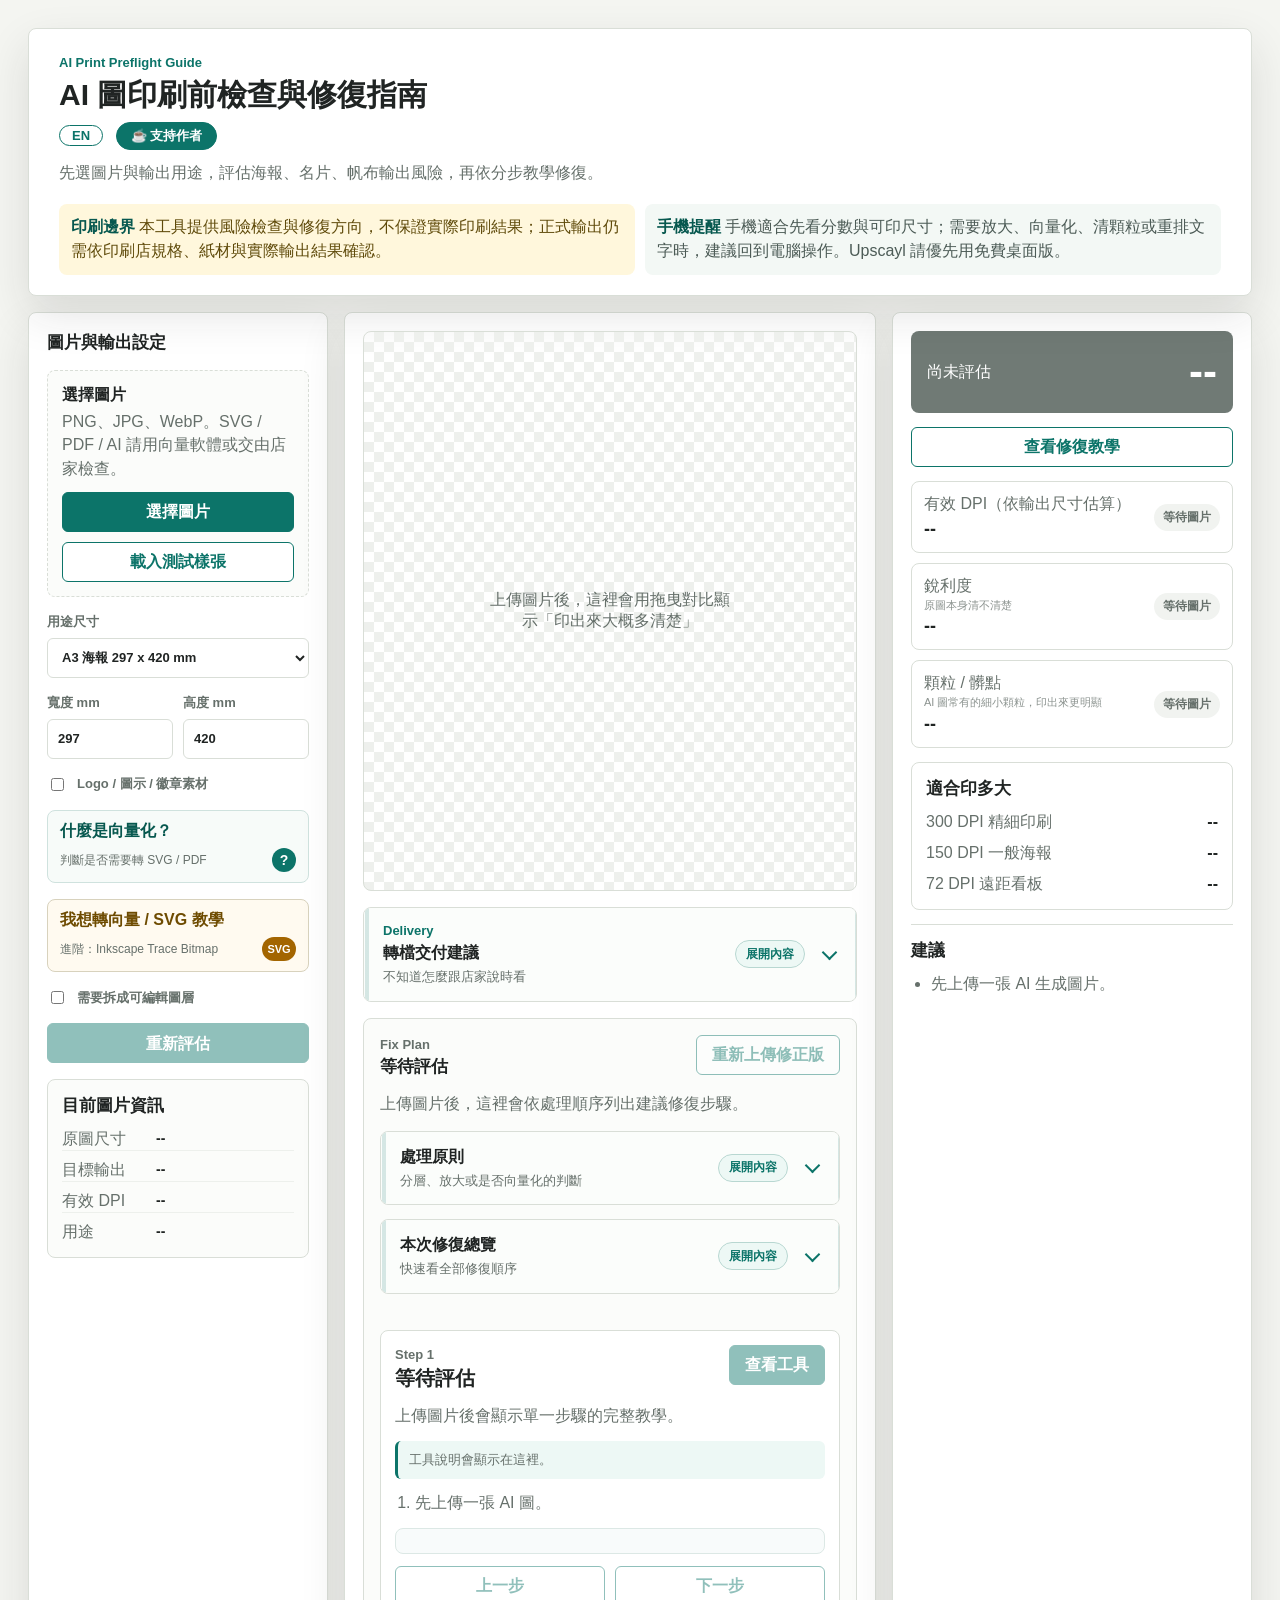
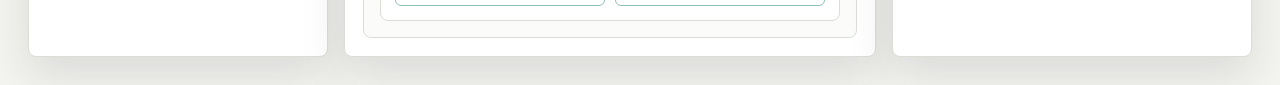
==== commit 25da317e: "Add Ko-fi support button, FUNDING.yml and README section Co-Authored-By: Claude Opus 4.8 <noreply@an" ====
--- a/index.html
+++ b/index.html
@@ -14,6 +14,7 @@
             <p class="eyebrow">AI Print Preflight Guide</p>
             <h1>AI 圖印刷前檢查與修復指南</h1>
             <a class="lang-switch" href="./index.en.html">EN</a>
+            <a class="support-btn" href="https://ko-fi.com/kuanming" target="_blank" rel="noopener">☕ 支持作者</a>
             <p>先選圖片與輸出用途，評估海報、名片、帆布輸出風險，再依分步教學修復。</p>
           </div>
           <div class="hero-notes">
--- a/styles.css
+++ b/styles.css
@@ -1422,3 +1422,23 @@
   background: var(--accent);
   color: #fff;
 }
+
+.support-btn {
+  display: inline-block;
+  margin-top: 6px;
+  margin-left: 8px;
+  padding: 4px 14px;
+  border: 1px solid var(--accent);
+  border-radius: 999px;
+  background: var(--accent);
+  color: #fff;
+  font-size: 13px;
+  font-weight: 800;
+  text-decoration: none;
+  transition: filter 0.15s ease, transform 0.1s ease;
+}
+
+.support-btn:hover {
+  filter: brightness(1.1);
+  transform: translateY(-1px);
+}
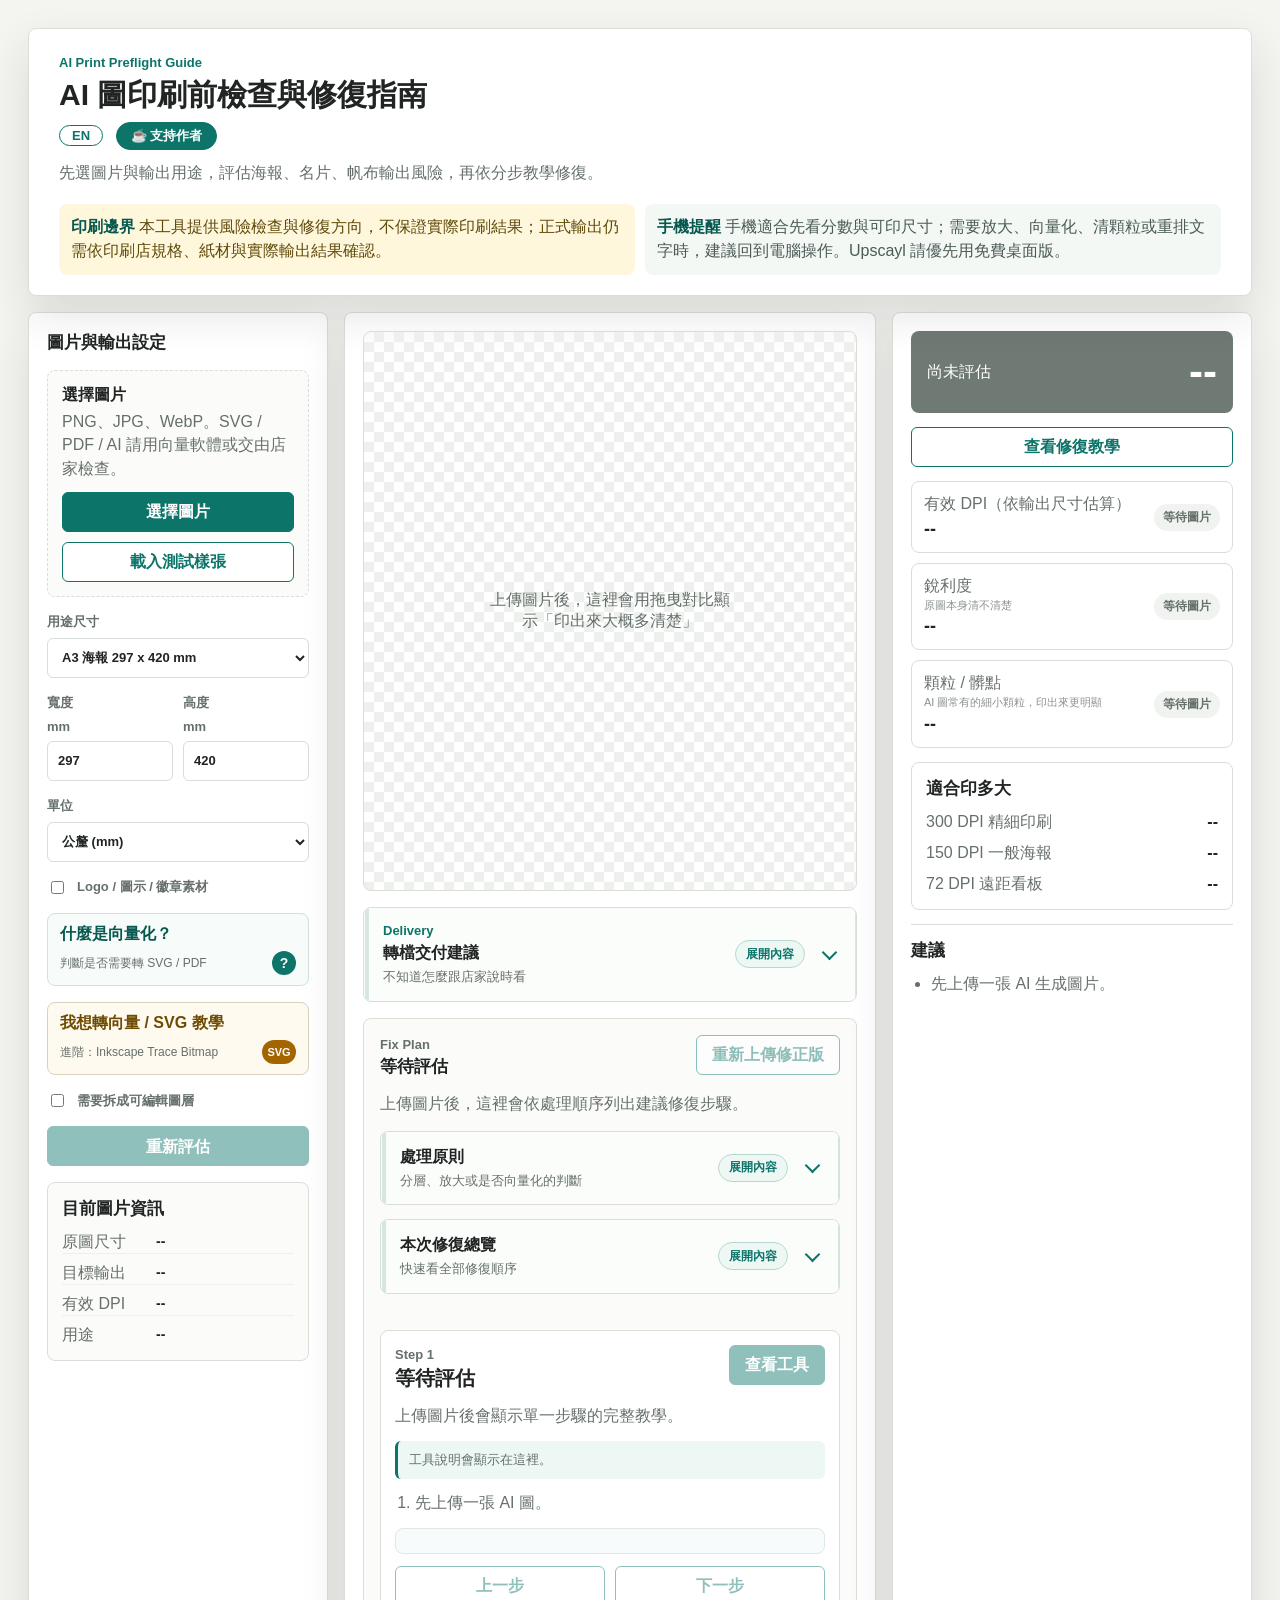
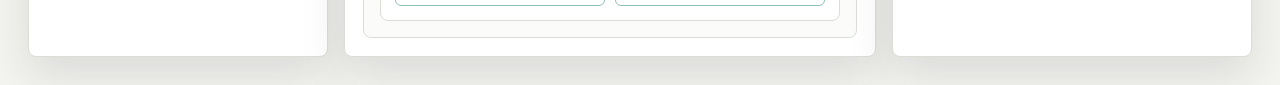
==== commit 1c965b75: "Add mm/cm unit toggle and improve print preview accuracy - Add a mm/cm unit selector for the output " ====
--- a/index.html
+++ b/index.html
@@ -3,7 +3,42 @@
   <head>
     <meta charset="utf-8" />
     <meta name="viewport" content="width=device-width, initial-scale=1" />
-    <title>AI 圖印刷前檢查與修復指南</title>
+    <link rel="icon" type="image/png" href="favicon.png" />
+    <link rel="apple-touch-icon" href="favicon.png" />
+    <title>AI 圖印刷前檢查與修復指南｜DPI／尺寸／CMYK 風險檢查</title>
+    <meta name="description" content="瀏覽器本地的 AI 圖印刷前檢查與修復指南，上傳圖片即評估 DPI、可印尺寸、出血與 CMYK 偏色風險，提供紅黃綠燈評分與分步修復教學。免上傳、免費開源。" />
+    <meta name="robots" content="index, follow" />
+    <link rel="canonical" href="https://zxc02621948-sketch.github.io/ai-print-preflight/" />
+    <link rel="alternate" hreflang="zh-Hant" href="https://zxc02621948-sketch.github.io/ai-print-preflight/" />
+    <link rel="alternate" hreflang="en" href="https://zxc02621948-sketch.github.io/ai-print-preflight/index.en.html" />
+    <link rel="alternate" hreflang="x-default" href="https://zxc02621948-sketch.github.io/ai-print-preflight/" />
+    <meta name="theme-color" content="#0c7469" />
+    <meta property="og:type" content="website" />
+    <meta property="og:site_name" content="Kuanming Tools" />
+    <meta property="og:locale" content="zh_TW" />
+    <meta property="og:locale:alternate" content="en_US" />
+    <meta property="og:title" content="AI 圖印刷前檢查與修復指南｜DPI／尺寸／CMYK 風險檢查" />
+    <meta property="og:description" content="上傳 AI 圖即評估 DPI、可印尺寸、出血與 CMYK 偏色風險，提供紅黃綠燈評分與分步修復教學。免上傳、免費開源。" />
+    <meta property="og:url" content="https://zxc02621948-sketch.github.io/ai-print-preflight/" />
+    <meta property="og:image" content="https://zxc02621948-sketch.github.io/ai-print-preflight/assets/social-card.png" />
+    <meta name="twitter:card" content="summary_large_image" />
+    <meta name="twitter:title" content="AI 圖印刷前檢查與修復指南｜DPI／尺寸／CMYK 風險檢查" />
+    <meta name="twitter:description" content="上傳圖片即評估 DPI、可印尺寸、出血與 CMYK 偏色風險，紅黃綠燈評分 + 分步修復。免上傳、免費開源。" />
+    <meta name="twitter:image" content="https://zxc02621948-sketch.github.io/ai-print-preflight/assets/social-card.png" />
+    <script type="application/ld+json">
+    {
+      "@context": "https://schema.org",
+      "@type": "WebApplication",
+      "name": "AI 圖印刷前檢查與修復指南",
+      "url": "https://zxc02621948-sketch.github.io/ai-print-preflight/",
+      "applicationCategory": "DesignApplication",
+      "operatingSystem": "Web",
+      "offers": { "@type": "Offer", "price": "0", "priceCurrency": "USD" },
+      "inLanguage": "zh-Hant",
+      "description": "瀏覽器本地的 AI 圖印刷前檢查與修復指南，上傳圖片即評估 DPI、可印尺寸、出血與 CMYK 偏色風險，提供紅黃綠燈評分與分步修復教學。",
+      "author": { "@type": "Person", "name": "Kuanming" }
+    }
+    </script>
     <link rel="stylesheet" href="styles.css" />
   </head>
   <body>
@@ -52,14 +87,22 @@
 
             <div class="two-cols">
               <label>
-                寬度 mm
+                寬度 <span class="unit-label">mm</span>
                 <input id="widthMm" type="number" min="1" step="1" value="297" />
               </label>
               <label>
-                高度 mm
+                高度 <span class="unit-label">mm</span>
                 <input id="heightMm" type="number" min="1" step="1" value="420" />
               </label>
             </div>
+
+            <label>
+              單位
+              <select id="unit">
+                <option value="mm">公釐 (mm)</option>
+                <option value="cm">公分 (cm)</option>
+              </select>
+            </label>
 
             <div class="switch-row">
               <input id="isLogoAsset" type="checkbox" />
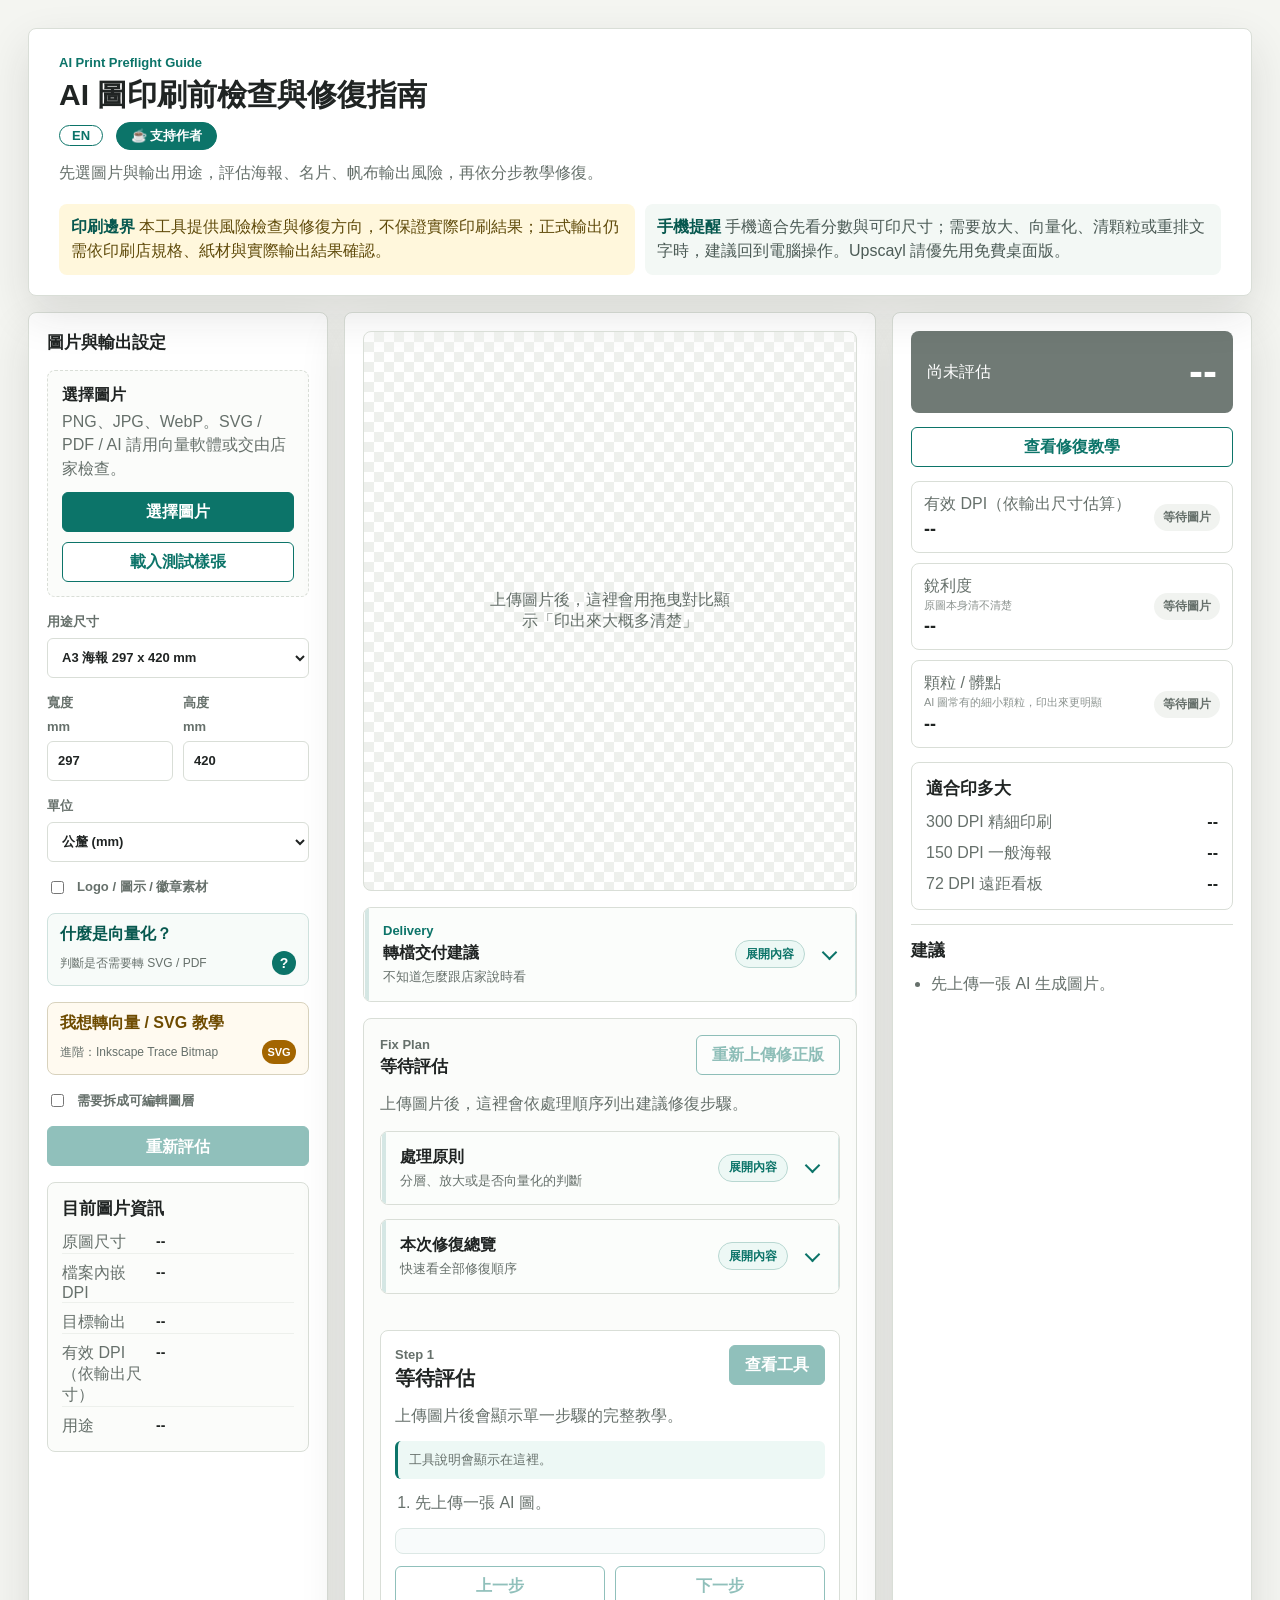
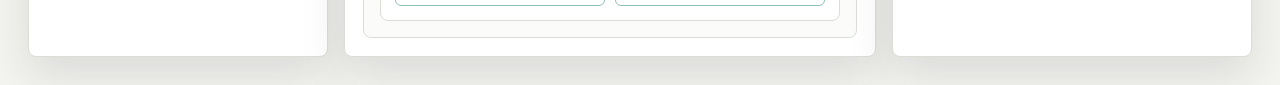
==== commit b2b7e35b: "Show embedded DPI and grade sharpness targets by viewing distance - Read and display the file's embe" ====
--- a/index.html
+++ b/index.html
@@ -130,8 +130,9 @@
               <h2>目前圖片資訊</h2>
               <div class="info-grid">
                 <div><span>原圖尺寸</span><strong id="infoPixels">--</strong></div>
+                <div><span>檔案內嵌 DPI</span><strong id="infoOrigDpi">--</strong></div>
                 <div><span>目標輸出</span><strong id="infoTarget">--</strong></div>
-                <div><span>有效 DPI</span><strong id="infoDpi">--</strong></div>
+                <div><span>有效 DPI（依輸出尺寸）</span><strong id="infoDpi">--</strong></div>
                 <div><span>用途</span><strong id="infoUse">--</strong></div>
               </div>
             </div>
